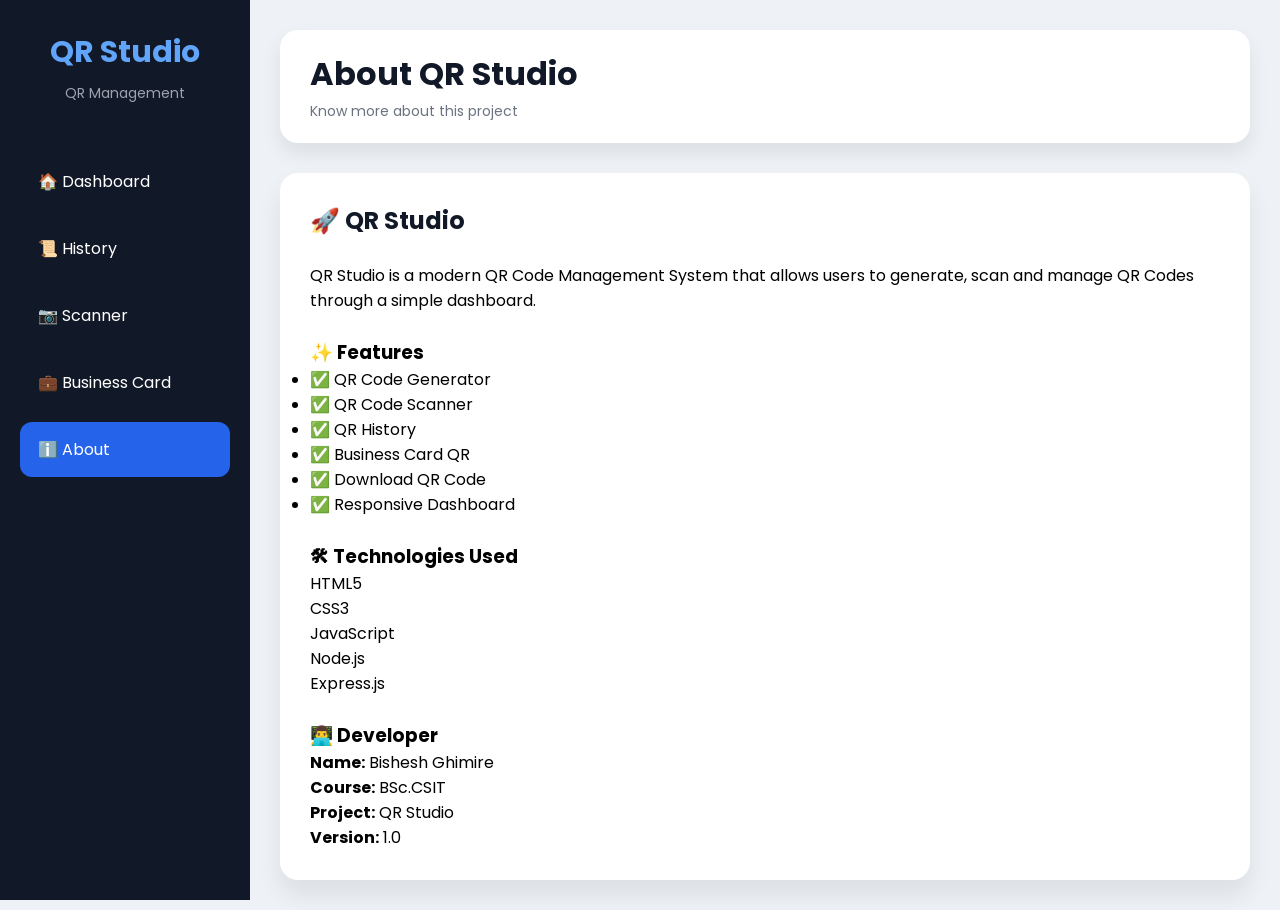
==== frontend/about.html @ 97125dba "the about section are modified" ====
<!DOCTYPE html>
<html lang="en">
<head>
<meta charset="UTF-8">
<meta name="viewport" content="width=device-width, initial-scale=1.0">
<title>About - QR Studio</title>

<link rel="stylesheet" href="style.css">
<link href="https://fonts.googleapis.com/css2?family=Poppins:wght@300;400;500;600;700&display=swap" rel="stylesheet">

</head>
<body>

<!-- Sidebar -->

<div class="sidebar">

    <div class="logo">
        <h2>QR Studio</h2>
        <p>QR Management</p>
    </div>

    <nav>

        <a href="index.html">🏠 Dashboard</a>

        <a href="history.html">📜 History</a>

        <a href="scanner.html">📷 Scanner</a>

        <a href="business.html">💼 Business Card</a>

        <a href="about.html" class="active">ℹ️ About</a>

    </nav>

</div>

<!-- Main -->

<div class="main">

    <div class="topbar">

        <div>

            <h1>About QR Studio</h1>

            <span>Know more about this project</span>

        </div>

    </div>

    <div class="generator-card">

        <h2>🚀 QR Studio</h2>

        <p>
            QR Studio is a modern QR Code Management System that allows users
            to generate, scan and manage QR Codes through a simple dashboard.
        </p>

        <br>

        <h3>✨ Features</h3>

        <ul class="about-list">

            <li>✅ QR Code Generator</li>

            <li>✅ QR Code Scanner</li>

            <li>✅ QR History</li>

            <li>✅ Business Card QR</li>

            <li>✅ Download QR Code</li>

            <li>✅ Responsive Dashboard</li>

        </ul>

        <br>

        <h3>🛠 Technologies Used</h3>

        <div class="tech-grid">

            <div class="tech-card">HTML5</div>

            <div class="tech-card">CSS3</div>

            <div class="tech-card">JavaScript</div>

            <div class="tech-card">Node.js</div>

            <div class="tech-card">Express.js</div>

        </div>

        <br>

        <h3>👨‍💻 Developer</h3>

        <p><strong>Name:</strong> Bishesh Ghimire</p>

        <p><strong>Course:</strong> BSc.CSIT</p>

        <p><strong>Project:</strong> QR Studio</p>

        <p><strong>Version:</strong> 1.0</p>

    </div>

</div>

</body>
</html>
---- frontend/style.css ----
/* ===========================
   GOOGLE FONT
=========================== */

@import url('https://fonts.googleapis.com/css2?family=Poppins:wght@300;400;500;600;700&display=swap');

*{
    margin:0;
    padding:0;
    box-sizing:border-box;
    font-family:'Poppins',sans-serif;
}

body{
    background:#eef2f7;
    display:flex;
}

/* ===========================
   SIDEBAR
=========================== */

.sidebar{

    width:250px;

    height:100vh;

    background:#111827;

    position:fixed;

    left:0;

    top:0;

    padding:30px 20px;

    color:white;

}

.logo{

    text-align:center;

    margin-bottom:50px;

}

.logo h2{

    color:#60a5fa;

    font-size:30px;

}

.logo p{

    margin-top:8px;

    color:#9ca3af;

    font-size:14px;

}

.sidebar nav{

    display:flex;

    flex-direction:column;

}

.sidebar nav a{

    text-decoration:none;

    color:white;

    padding:15px 18px;

    border-radius:12px;

    margin-bottom:12px;

    transition:.3s;

    font-size:16px;

}

.sidebar nav a:hover{

    background:#2563eb;

    transform:translateX(6px);

}

.sidebar .active{

    background:#2563eb;

}

/* ===========================
   MAIN
=========================== */

.main{

    margin-left:250px;

    width:calc(100% - 250px);

    padding:30px;

}

/* ===========================
   TOPBAR
=========================== */

.topbar{

    background:white;

    padding:20px 30px;

    border-radius:18px;

    display:flex;

    justify-content:space-between;

    align-items:center;

    margin-bottom:30px;

    box-shadow:0 10px 20px rgba(0,0,0,.08);

}

.topbar h1{

    color:#111827;

}

.topbar span{

    color:#6b7280;

    font-size:14px;

}

.profile{

    background:#2563eb;

    color:white;

    padding:12px 22px;

    border-radius:40px;

    font-weight:600;

}

/* ===========================
   GRID
=========================== */

.dashboard{

    display:grid;

    grid-template-columns:1.3fr 1fr;

    gap:25px;

}

/* ===========================
   CARDS
=========================== */

.generator-card,
.preview-card{

    background:white;

    border-radius:18px;

    padding:30px;

    box-shadow:0 15px 25px rgba(0,0,0,.08);

}

.generator-card h2,
.preview-card h2{

    margin-bottom:25px;

    color:#111827;

}

/* ===========================
   FORM
=========================== */

.form-group{

    display:flex;

    flex-direction:column;

    margin-bottom:20px;

}

.form-group label{

    margin-bottom:8px;

    font-weight:500;

    color:#374151;

}

.form-group input{

    width:100%;

    padding:14px;

    border-radius:10px;

    border:1px solid #d1d5db;

    outline:none;

    transition:.3s;

    font-size:15px;

}

.form-group input:focus{

    border-color:#2563eb;

}

.form-group select{

    width:100%;

    padding:13px;

    border-radius:10px;

    border:1px solid #d1d5db;

    outline:none;

    cursor:pointer;

}

.form-group input[type=color]{

    padding:4px;

    height:48px;

}

/* ===========================
   ROW
=========================== */

.row{

    display:grid;

    grid-template-columns:repeat(3,1fr);

    gap:18px;

}

/* ===========================
   BUTTONS
=========================== */

.button-group{

    display:flex;

    gap:18px;

    margin-top:25px;

}

.button-group button{

    flex:1;

    border:none;

    padding:15px;

    font-size:16px;

    border-radius:12px;

    cursor:pointer;

    transition:.3s;

}

#generateBtn{

    background:#2563eb;

    color:white;

}

#generateBtn:hover{

    background:#1d4ed8;

}

#clearBtn{

    background:#ef4444;

    color:white;

}

#clearBtn:hover{

    background:#dc2626;

}
/* ===================================
   QR PREVIEW
=================================== */

.preview-card{

    min-height:600px;

}

#result{

    display:flex;

    justify-content:center;

    align-items:center;

    flex-direction:column;

    min-height:450px;

}

.placeholder{

    text-align:center;

    color:#94a3b8;

}

.placeholder h3{

    margin-bottom:10px;

    font-size:24px;

}

.placeholder p{

    font-size:15px;

}

/* ===================================
   QR CARD
=================================== */

.qr-card{

    width:100%;

    text-align:center;

    animation:fadeIn .5s ease;

}

.success{

    background:#dcfce7;

    color:#15803d;

    padding:12px;

    border-radius:10px;

    margin-bottom:20px;

    font-weight:600;

}

.qr-card img{

    width:250px;

    background:white;

    padding:15px;

    border-radius:15px;

    border:1px solid #e5e7eb;

    box-shadow:0 10px 25px rgba(0,0,0,.08);

    transition:.3s;

}

.qr-card img:hover{

    transform:scale(1.05);

}

.details{

    margin-top:25px;

    text-align:left;

    background:#f8fafc;

    padding:15px;

    border-radius:12px;

}

.details p{

    margin:10px 0;

    color:#374151;

    word-break:break-word;

}

/* ===================================
   QR BUTTONS
=================================== */

.qr-buttons{

    display:flex;

    gap:12px;

    margin-top:25px;

}

.qr-buttons a,
.qr-buttons button{

    flex:1;

    border:none;

    background:#2563eb;

    color:white;

    padding:14px;

    border-radius:10px;

    cursor:pointer;

    text-decoration:none;

    font-size:15px;

    transition:.3s;

}

.qr-buttons a:hover,
.qr-buttons button:hover{

    background:#1d4ed8;

    transform:translateY(-2px);

}

/* ===================================
   CUSTOM SCROLLBAR
=================================== */

::-webkit-scrollbar{

    width:8px;

}

::-webkit-scrollbar-thumb{

    background:#3b82f6;

    border-radius:20px;

}

::-webkit-scrollbar-track{

    background:#e5e7eb;

}

/* ===================================
   ANIMATION
=================================== */

@keyframes fadeIn{

    from{

        opacity:0;

        transform:translateY(30px);

    }

    to{

        opacity:1;

        transform:translateY(0);

    }

}

/* ===================================
   RESPONSIVE
=================================== */

@media(max-width:1200px){

    .dashboard{

        grid-template-columns:1fr;

    }

}

@media(max-width:900px){

    .sidebar{

        width:80px;

        padding:20px 10px;

    }

    .logo h2{

        font-size:18px;

    }

    .logo p{

        display:none;

    }

    .sidebar nav a{

        text-align:center;

        padding:15px 10px;

        font-size:14px;

    }

    .main{

        margin-left:80px;

        width:calc(100% - 80px);

    }

}

@media(max-width:768px){

    body{

        display:block;

    }

    .sidebar{

        display:none;

    }

    .main{

        width:100%;

        margin-left:0;

        padding:20px;

    }

    .topbar{

        flex-direction:column;

        gap:15px;

        text-align:center;

    }

    .row{

        grid-template-columns:1fr;

    }

    .button-group{

        flex-direction:column;

    }

    .qr-buttons{

        flex-direction:column;

    }

    .generator-card,
    .preview-card{

        padding:20px;

    }

}

@media(max-width:500px){

    .topbar h1{

        font-size:22px;

    }

    .generator-card h2,
    .preview-card h2{

        font-size:20px;

    }

    .qr-card img{

        width:200px;

    }

}
#reader{

    width:400px;

    margin:auto;

}

#scanResult{

    margin-top:20px;

    padding:20px;

    background:#f8fafc;

    border-radius:12px;

    text-align:center;

}

#scanResult a{

    display:inline-block;

    margin-top:15px;

    background:#2563eb;

    color:white;

    padding:10px 18px;

    border-radius:8px;

    text-decoration:none;

}
.scan-card{

    background:white;

    padding:25px;

    border-radius:15px;

    box-shadow:0 10px 25px rgba(0,0,0,.1);

    text-align:center;

    animation:fadeIn .5s;

}

.scan-card h2{

    color:#16a34a;

    margin-bottom:15px;

}

.scan-card p{

    margin:20px 0;

    word-break:break-word;

    font-size:17px;

}

.action-btn{

    display:inline-block;

    margin-top:15px;

    padding:12px 25px;

    background:#2563eb;

    color:white;

    text-decoration:none;

    border:none;

    border-radius:10px;

    cursor:pointer;

    transition:.3s;

}

.action-btn:hover{

    background:#1d4ed8;

}
.generator-card input{

width:100%;

padding:14px;

margin-bottom:15px;

border:1px solid #ddd;

border-radius:10px;

font-size:15px;

}

.generator-card button{

width:100%;

padding:15px;

background:#2563eb;

color:white;

border:none;

border-radius:10px;

font-size:16px;

cursor:pointer;

transition:.3s;

}

.generator-card button:hover{

background:#1d4ed8;

}
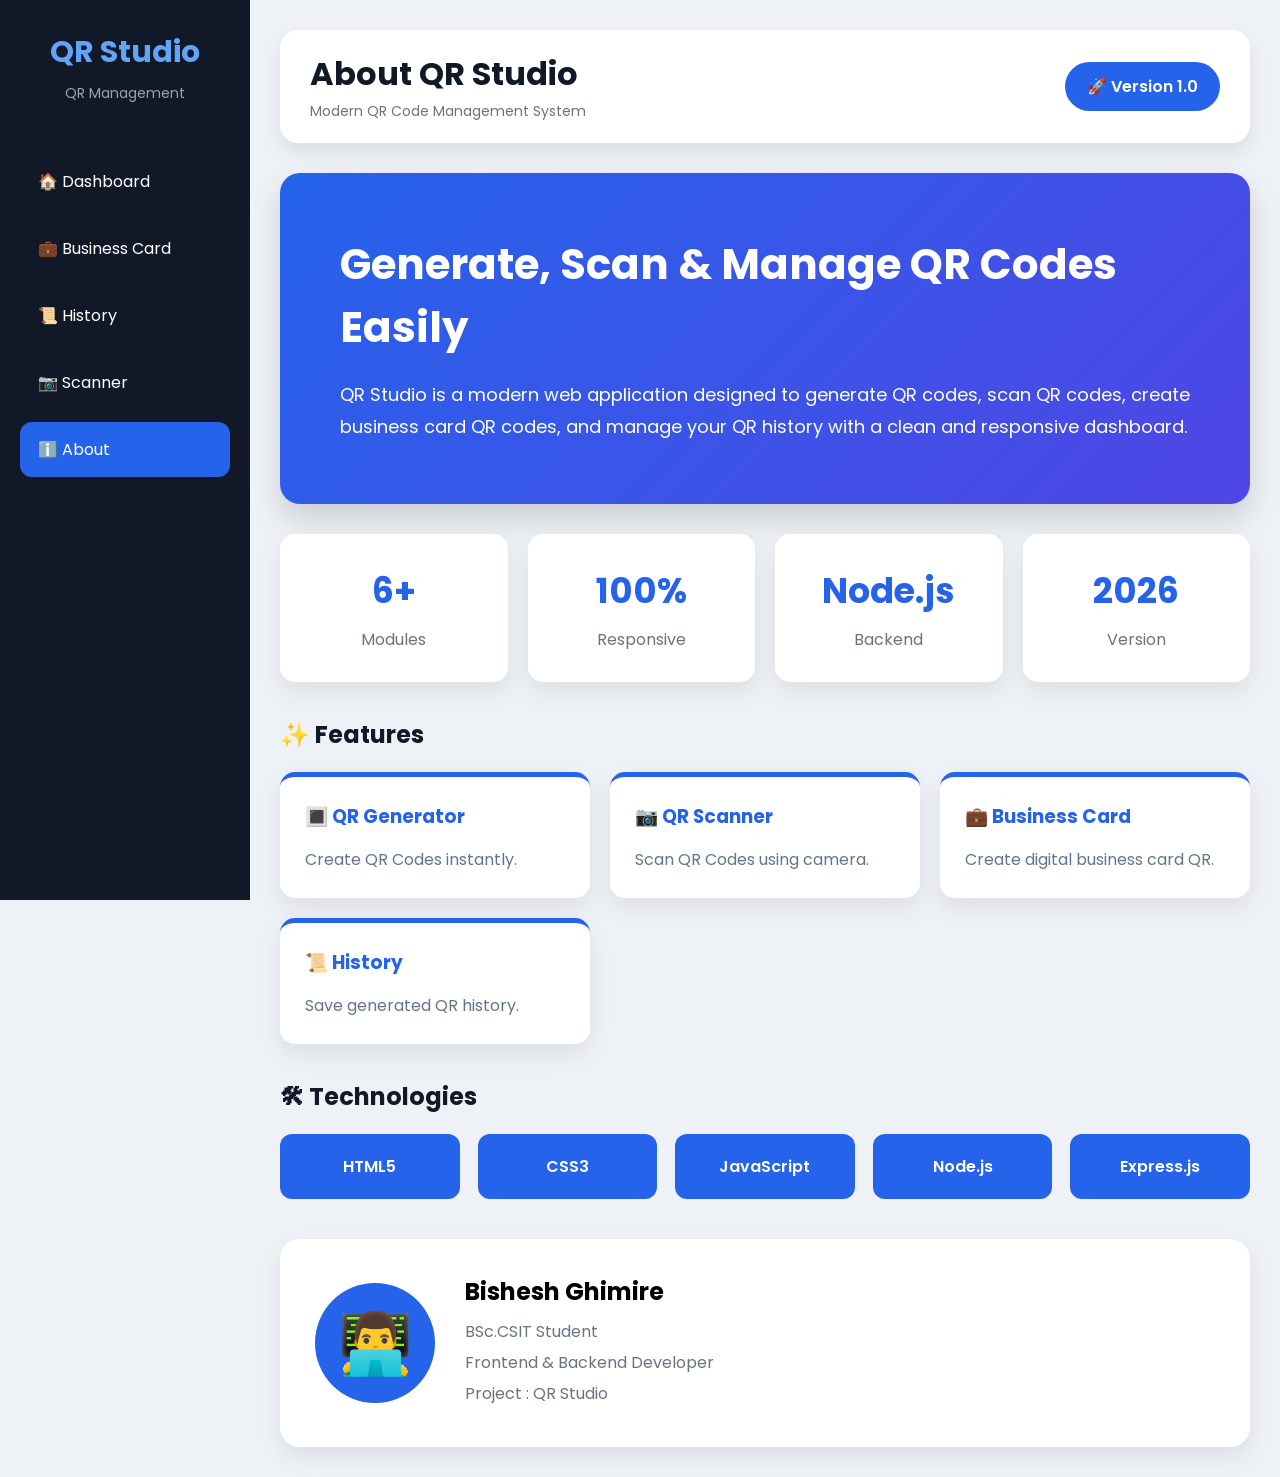
==== commit e8a281ba: "the about section are modified" ====
--- a/frontend/about.html
+++ b/frontend/about.html
@@ -1,119 +1,221 @@
 <!DOCTYPE html>
 <html lang="en">
+
 <head>
-<meta charset="UTF-8">
-<meta name="viewport" content="width=device-width, initial-scale=1.0">
-<title>About - QR Studio</title>
-
-<link rel="stylesheet" href="style.css">
-<link href="https://fonts.googleapis.com/css2?family=Poppins:wght@300;400;500;600;700&display=swap" rel="stylesheet">
+
+    <meta charset="UTF-8">
+    <meta name="viewport" content="width=device-width, initial-scale=1.0">
+
+    <title>About | QR Studio</title>
+
+    <link rel="stylesheet" href="style.css">
+
+    <link href="https://fonts.googleapis.com/css2?family=Poppins:wght@300;400;500;600;700&display=swap" rel="stylesheet">
 
 </head>
+
 <body>
 
-<!-- Sidebar -->
-
-<div class="sidebar">
-
-    <div class="logo">
-        <h2>QR Studio</h2>
-        <p>QR Management</p>
-    </div>
-
-    <nav>
-
-        <a href="index.html">🏠 Dashboard</a>
-
-        <a href="history.html">📜 History</a>
-
-        <a href="scanner.html">📷 Scanner</a>
-
-        <a href="business.html">💼 Business Card</a>
-
-        <a href="about.html" class="active">ℹ️ About</a>
-
-    </nav>
-
-</div>
-
-<!-- Main -->
-
-<div class="main">
-
-    <div class="topbar">
-
-        <div>
-
-            <h1>About QR Studio</h1>
-
-            <span>Know more about this project</span>
+    <!-- Sidebar -->
+
+    <aside class="sidebar">
+
+        <div class="logo">
+
+            <h2>QR Studio</h2>
+
+            <p>QR Management</p>
 
         </div>
 
-    </div>
-
-    <div class="generator-card">
-
-        <h2>🚀 QR Studio</h2>
-
-        <p>
-            QR Studio is a modern QR Code Management System that allows users
-            to generate, scan and manage QR Codes through a simple dashboard.
-        </p>
-
-        <br>
-
-        <h3>✨ Features</h3>
-
-        <ul class="about-list">
-
-            <li>✅ QR Code Generator</li>
-
-            <li>✅ QR Code Scanner</li>
-
-            <li>✅ QR History</li>
-
-            <li>✅ Business Card QR</li>
-
-            <li>✅ Download QR Code</li>
-
-            <li>✅ Responsive Dashboard</li>
-
-        </ul>
-
-        <br>
-
-        <h3>🛠 Technologies Used</h3>
-
-        <div class="tech-grid">
-
-            <div class="tech-card">HTML5</div>
-
-            <div class="tech-card">CSS3</div>
-
-            <div class="tech-card">JavaScript</div>
-
-            <div class="tech-card">Node.js</div>
-
-            <div class="tech-card">Express.js</div>
-
-        </div>
-
-        <br>
-
-        <h3>👨‍💻 Developer</h3>
-
-        <p><strong>Name:</strong> Bishesh Ghimire</p>
-
-        <p><strong>Course:</strong> BSc.CSIT</p>
-
-        <p><strong>Project:</strong> QR Studio</p>
-
-        <p><strong>Version:</strong> 1.0</p>
-
-    </div>
-
-</div>
+        <nav>
+
+            <a href="index.html">
+                🏠 Dashboard
+            </a>
+
+            <a href="business.html">
+                💼 Business Card
+            </a>
+
+            <a href="history.html">
+                📜 History
+            </a>
+
+            <a href="scanner.html">
+                📷 Scanner
+            </a>
+
+            <a href="about.html" class="active">
+                ℹ️ About
+            </a>
+
+        </nav>
+
+    </aside>
+
+    <!-- Main -->
+
+    <main class="main">
+
+        <!-- Topbar -->
+
+        <header class="topbar">
+
+            <div>
+
+                <h1>About QR Studio</h1>
+
+                <span>Modern QR Code Management System</span>
+
+            </div>
+
+            <div class="profile">
+
+                🚀 Version 1.0
+
+            </div>
+
+        </header>
+
+        <!-- Hero -->
+
+        <section class="about-hero">
+
+            <div>
+
+                <h1>Generate, Scan & Manage QR Codes Easily</h1>
+
+                <p>
+
+                    QR Studio is a modern web application designed to generate QR
+                    codes, scan QR codes, create business card QR codes, and manage
+                    your QR history with a clean and responsive dashboard.
+
+                </p>
+
+            </div>
+
+        </section>
+
+        <!-- Statistics -->
+
+        <section class="about-stats">
+
+            <div class="about-stat">
+
+                <h2>6+</h2>
+
+                <p>Modules</p>
+
+            </div>
+
+            <div class="about-stat">
+
+                <h2>100%</h2>
+
+                <p>Responsive</p>
+
+            </div>
+
+            <div class="about-stat">
+
+                <h2>Node.js</h2>
+
+                <p>Backend</p>
+
+            </div>
+
+            <div class="about-stat">
+
+                <h2>2026</h2>
+
+                <p>Version</p>
+
+            </div>
+
+        </section>
+
+        <!-- Features -->
+
+        <section class="about-section">
+
+            <h2>✨ Features</h2>
+
+            <div class="feature-grid">
+
+                <div class="feature-card">
+                    <h3>🔳 QR Generator</h3>
+                    <p>Create QR Codes instantly.</p>
+                </div>
+
+                <div class="feature-card">
+                    <h3>📷 QR Scanner</h3>
+                    <p>Scan QR Codes using camera.</p>
+                </div>
+
+                <div class="feature-card">
+                    <h3>💼 Business Card</h3>
+                    <p>Create digital business card QR.</p>
+                </div>
+
+                <div class="feature-card">
+                    <h3>📜 History</h3>
+                    <p>Save generated QR history.</p>
+                </div>
+
+            </div>
+
+        </section>
+
+        <!-- Technologies -->
+
+        <section class="about-section">
+
+            <h2>🛠 Technologies</h2>
+
+            <div class="tech-grid">
+
+                <div class="tech-item">HTML5</div>
+
+                <div class="tech-item">CSS3</div>
+
+                <div class="tech-item">JavaScript</div>
+
+                <div class="tech-item">Node.js</div>
+
+                <div class="tech-item">Express.js</div>
+
+            </div>
+
+        </section>
+
+        <!-- Developer -->
+
+        <section class="developer-card">
+
+            <div class="developer-avatar">
+
+                👨‍💻
+
+            </div>
+
+            <div>
+
+                <h2>Bishesh Ghimire</h2>
+
+                <p>BSc.CSIT Student</p>
+
+                <p>Frontend & Backend Developer</p>
+
+                <p>Project : QR Studio</p>
+
+            </div>
+
+        </section>
+
+    </main>
 
 </body>
+
 </html>
--- a/frontend/style.css
+++ b/frontend/style.css
@@ -860,4 +860,380 @@
 
 background:#1d4ed8;
 
+}
+/* ===== ABOUT PAGE ===== */
+
+.about-list{
+
+    list-style:none;
+
+    margin-top:15px;
+
+}
+
+.about-list li{
+
+    padding:12px;
+
+    background:#f8fafc;
+
+    margin-bottom:10px;
+
+    border-radius:10px;
+
+}
+
+.tech-grid{
+
+    display:grid;
+
+    grid-template-columns:repeat(auto-fit,minmax(120px,1fr));
+
+    gap:15px;
+
+    margin-top:20px;
+
+}
+
+.tech-card{
+
+    background:#2563eb;
+
+    color:white;
+
+    text-align:center;
+
+    padding:20px;
+
+    border-radius:12px;
+
+    font-weight:600;
+
+    transition:.3s;
+
+}
+
+.tech-card:hover{
+
+    transform:translateY(-5px);
+
+    background:#1d4ed8;
+
+}
+/* ===========================
+   ABOUT PAGE
+=========================== */
+
+.about-hero{
+
+    background:linear-gradient(135deg,#2563eb,#4f46e5);
+
+    color:white;
+
+    padding:60px;
+
+    border-radius:20px;
+
+    margin-bottom:30px;
+
+    box-shadow:0 15px 30px rgba(0,0,0,.15);
+
+}
+
+.about-hero h1{
+
+    font-size:42px;
+
+    margin-bottom:20px;
+
+}
+
+.about-hero p{
+
+    font-size:18px;
+
+    line-height:1.8;
+
+    max-width:900px;
+
+}
+
+/* Statistics */
+
+.about-stats{
+
+    display:grid;
+
+    grid-template-columns:repeat(4,1fr);
+
+    gap:20px;
+
+    margin-bottom:35px;
+
+}
+
+.about-stat{
+
+    background:white;
+
+    border-radius:15px;
+
+    padding:30px;
+
+    text-align:center;
+
+    box-shadow:0 10px 25px rgba(0,0,0,.08);
+
+    transition:.3s;
+
+}
+
+.about-stat:hover{
+
+    transform:translateY(-8px);
+
+}
+
+.about-stat h2{
+
+    font-size:35px;
+
+    color:#2563eb;
+
+}
+
+.about-stat p{
+
+    color:#6b7280;
+
+    margin-top:10px;
+
+}
+
+/* Section */
+
+.about-section{
+
+    margin-top:35px;
+
+}
+
+.about-section h2{
+
+    margin-bottom:20px;
+
+    color:#111827;
+
+}
+
+/* Feature Cards */
+
+.feature-grid{
+
+    display:grid;
+
+    grid-template-columns:repeat(auto-fit,minmax(250px,1fr));
+
+    gap:20px;
+
+}
+
+.feature-card{
+
+    background:white;
+
+    padding:25px;
+
+    border-radius:15px;
+
+    box-shadow:0 10px 25px rgba(0,0,0,.08);
+
+    transition:.3s;
+
+    border-top:5px solid #2563eb;
+
+}
+
+.feature-card:hover{
+
+    transform:translateY(-8px);
+
+}
+
+.feature-card h3{
+
+    margin-bottom:15px;
+
+    color:#2563eb;
+
+}
+
+.feature-card p{
+
+    color:#64748b;
+
+    line-height:1.7;
+
+}
+
+/* Technology */
+
+.tech-grid{
+
+    display:grid;
+
+    grid-template-columns:repeat(auto-fit,minmax(160px,1fr));
+
+    gap:18px;
+
+}
+
+.tech-item{
+
+    background:#2563eb;
+
+    color:white;
+
+    text-align:center;
+
+    padding:20px;
+
+    border-radius:12px;
+
+    font-weight:600;
+
+    transition:.3s;
+
+}
+
+.tech-item:hover{
+
+    background:#1d4ed8;
+
+    transform:scale(1.05);
+
+}
+
+/* Developer */
+
+.developer-card{
+
+    margin-top:40px;
+
+    background:white;
+
+    border-radius:20px;
+
+    display:flex;
+
+    align-items:center;
+
+    gap:30px;
+
+    padding:35px;
+
+    box-shadow:0 10px 25px rgba(0,0,0,.08);
+
+}
+
+.developer-avatar{
+
+    width:120px;
+
+    height:120px;
+
+    background:#2563eb;
+
+    color:white;
+
+    border-radius:50%;
+
+    display:flex;
+
+    justify-content:center;
+
+    align-items:center;
+
+    font-size:60px;
+
+}
+
+.developer-card h2{
+
+    margin-bottom:10px;
+
+}
+
+.developer-card p{
+
+    color:#6b7280;
+
+    margin:6px 0;
+
+}
+
+/* Footer */
+
+.footer{
+
+    margin-top:50px;
+
+    background:white;
+
+    padding:20px;
+
+    border-radius:15px;
+
+    text-align:center;
+
+    color:#64748b;
+
+    box-shadow:0 10px 20px rgba(0,0,0,.08);
+
+}
+
+/* Responsive */
+
+@media(max-width:1000px){
+
+    .about-stats{
+
+        grid-template-columns:repeat(2,1fr);
+
+    }
+
+}
+
+@media(max-width:768px){
+
+    .about-hero{
+
+        padding:30px;
+
+    }
+
+    .about-hero h1{
+
+        font-size:30px;
+
+    }
+
+    .developer-card{
+
+        flex-direction:column;
+
+        text-align:center;
+
+    }
+
+}
+
+@media(max-width:500px){
+
+    .about-stats{
+
+        grid-template-columns:1fr;
+
+    }
+
 }
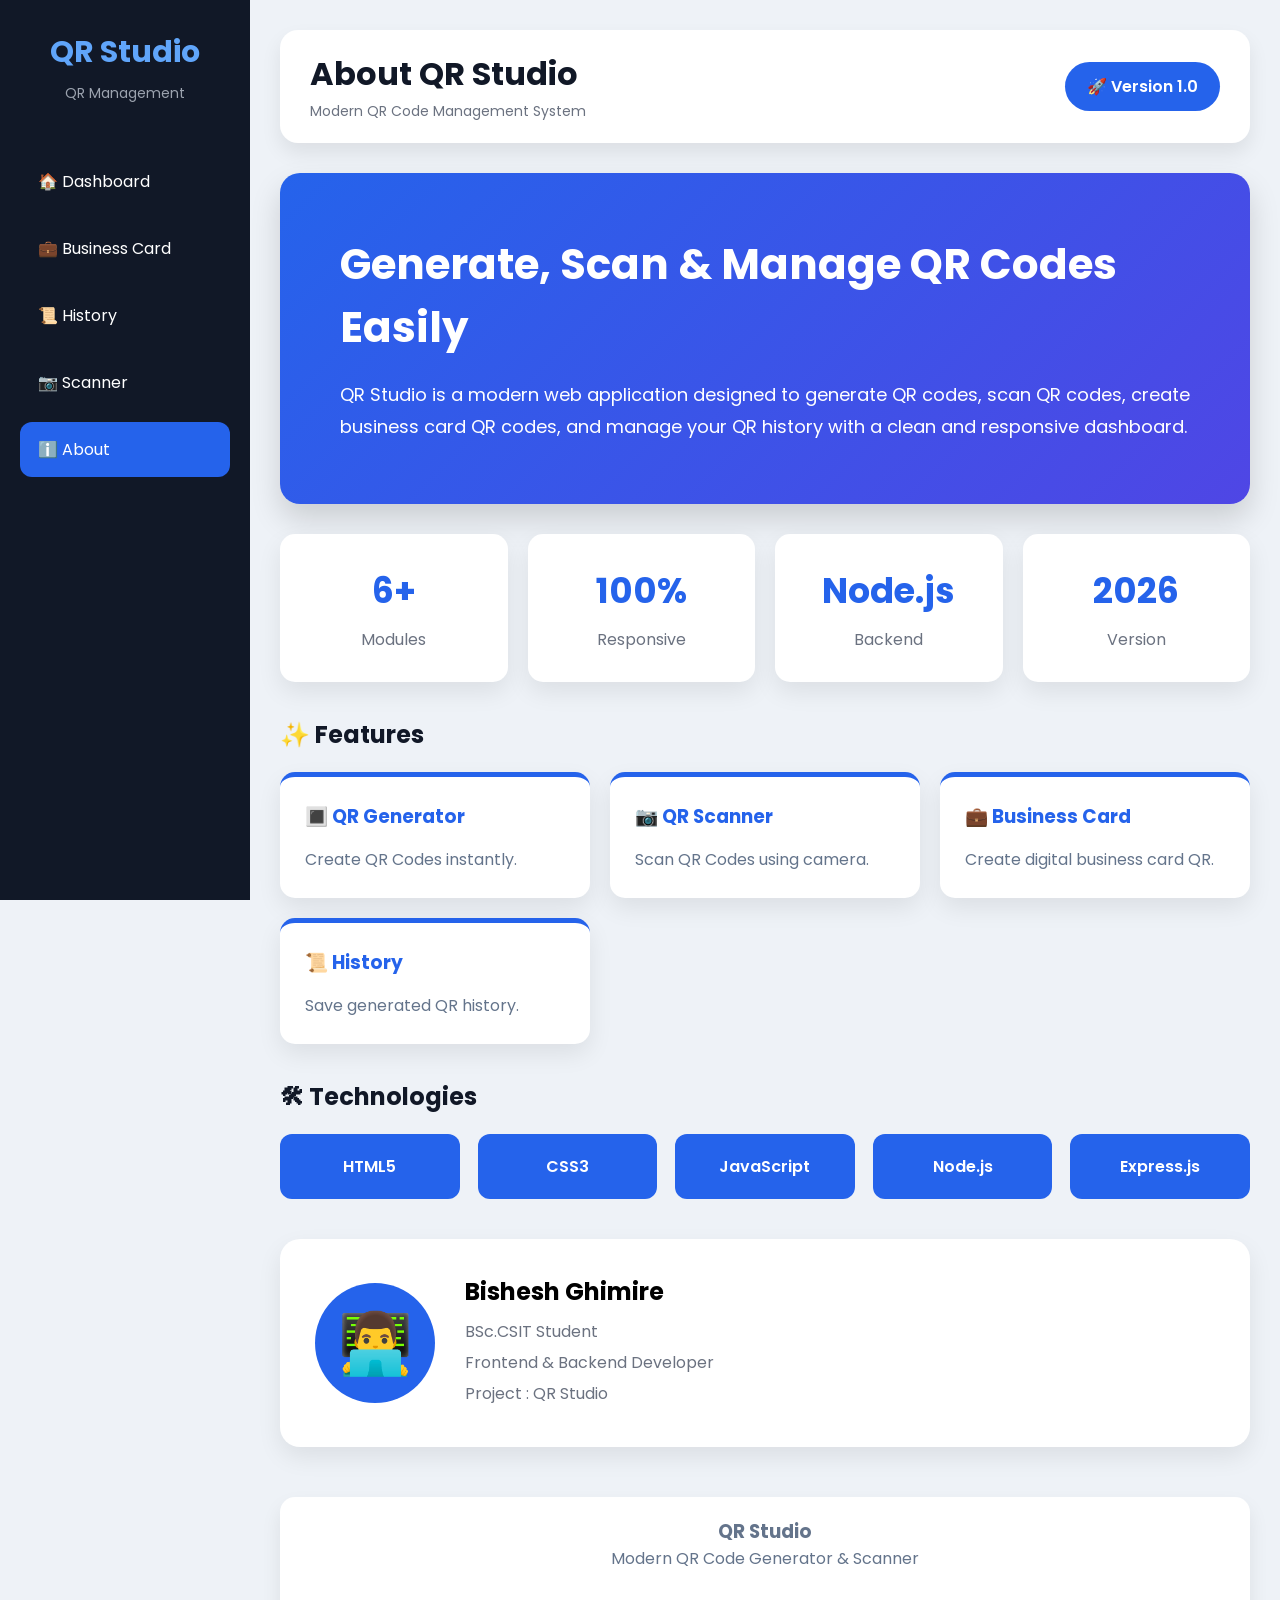
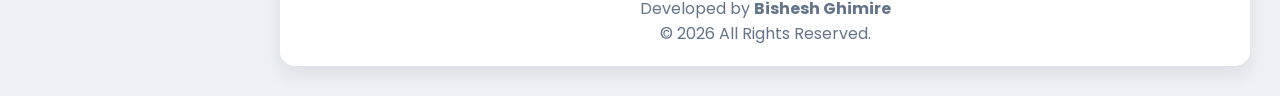
==== commit 4f9a8e46: "the footer is changed" ====
--- a/frontend/about.html
+++ b/frontend/about.html
@@ -213,6 +213,19 @@
             </div>
 
         </section>
+        <footer class="footer">
+
+    <h3>QR Studio</h3>
+
+    <p>Modern QR Code Generator & Scanner</p>
+
+    <br>
+
+    <p>Developed by <strong>Bishesh Ghimire</strong></p>
+
+    <p>© 2026 All Rights Reserved.</p>
+
+</footer>
 
     </main>
 
